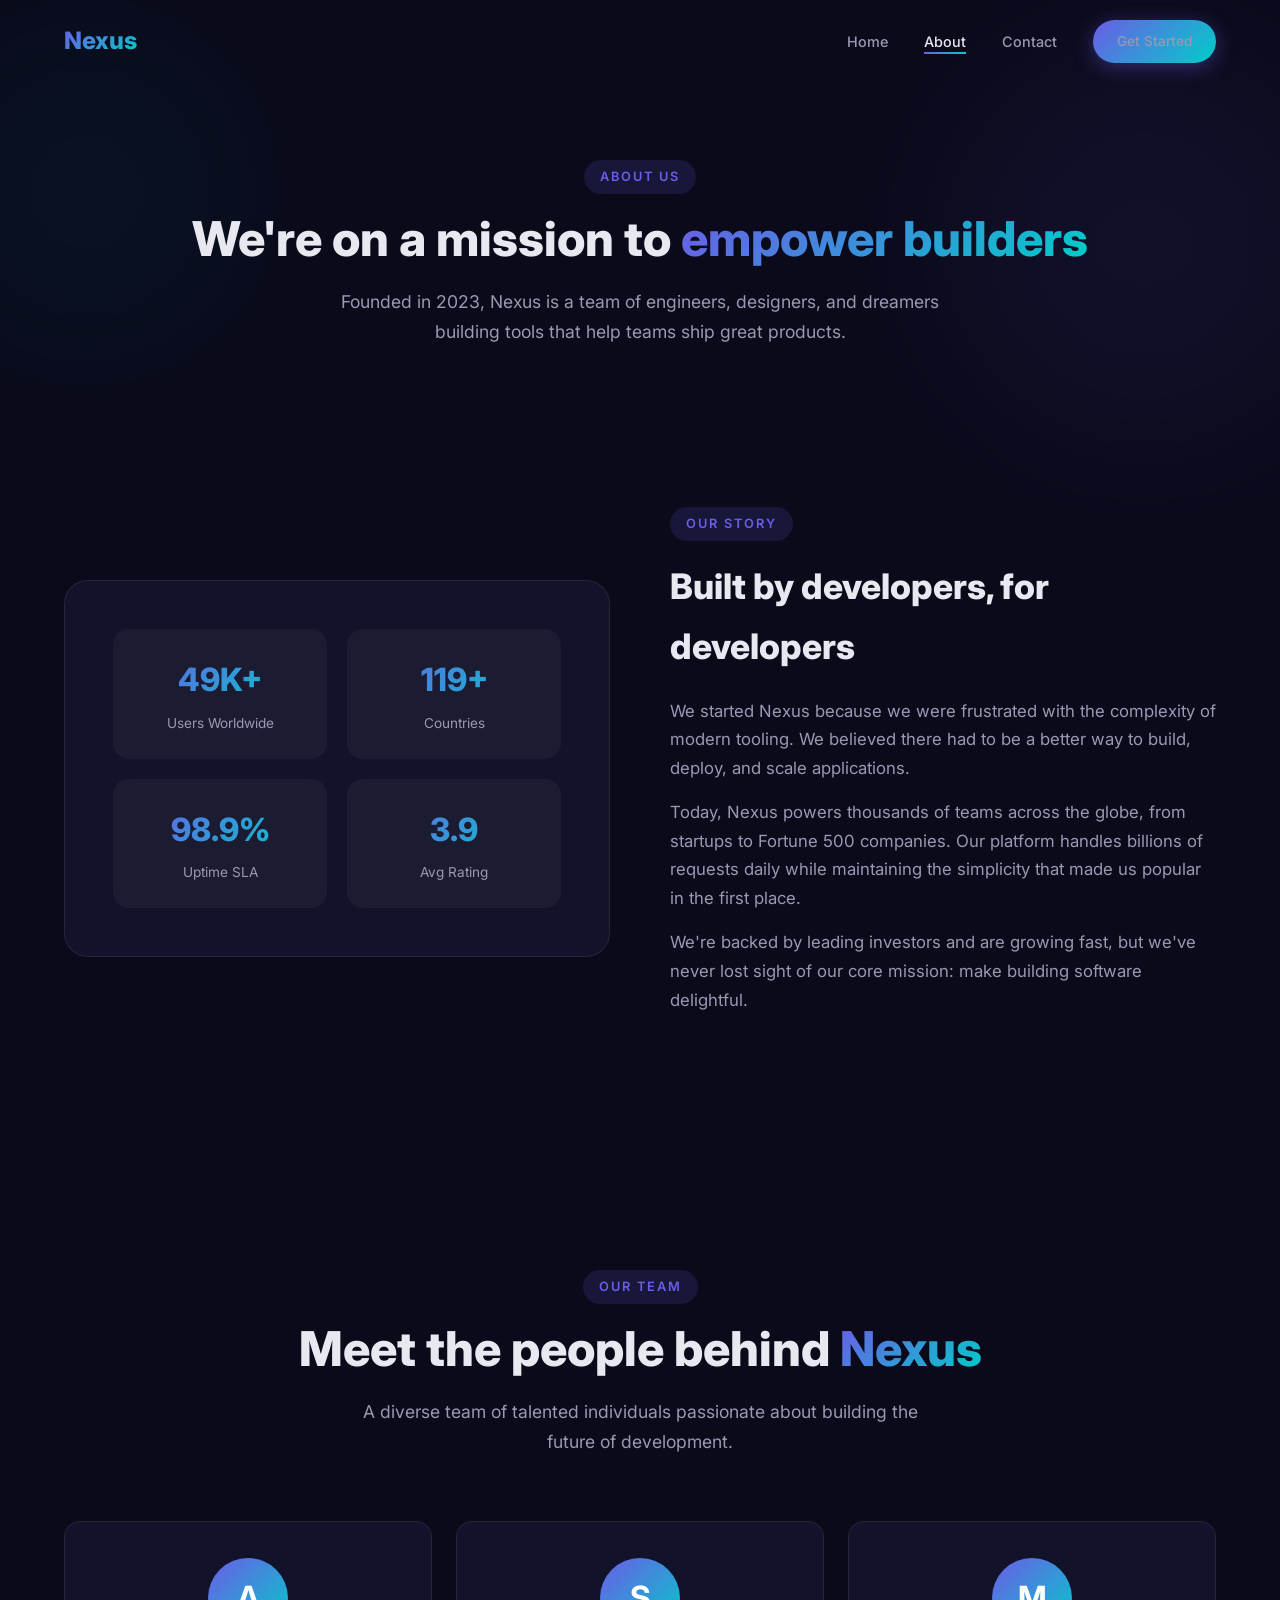
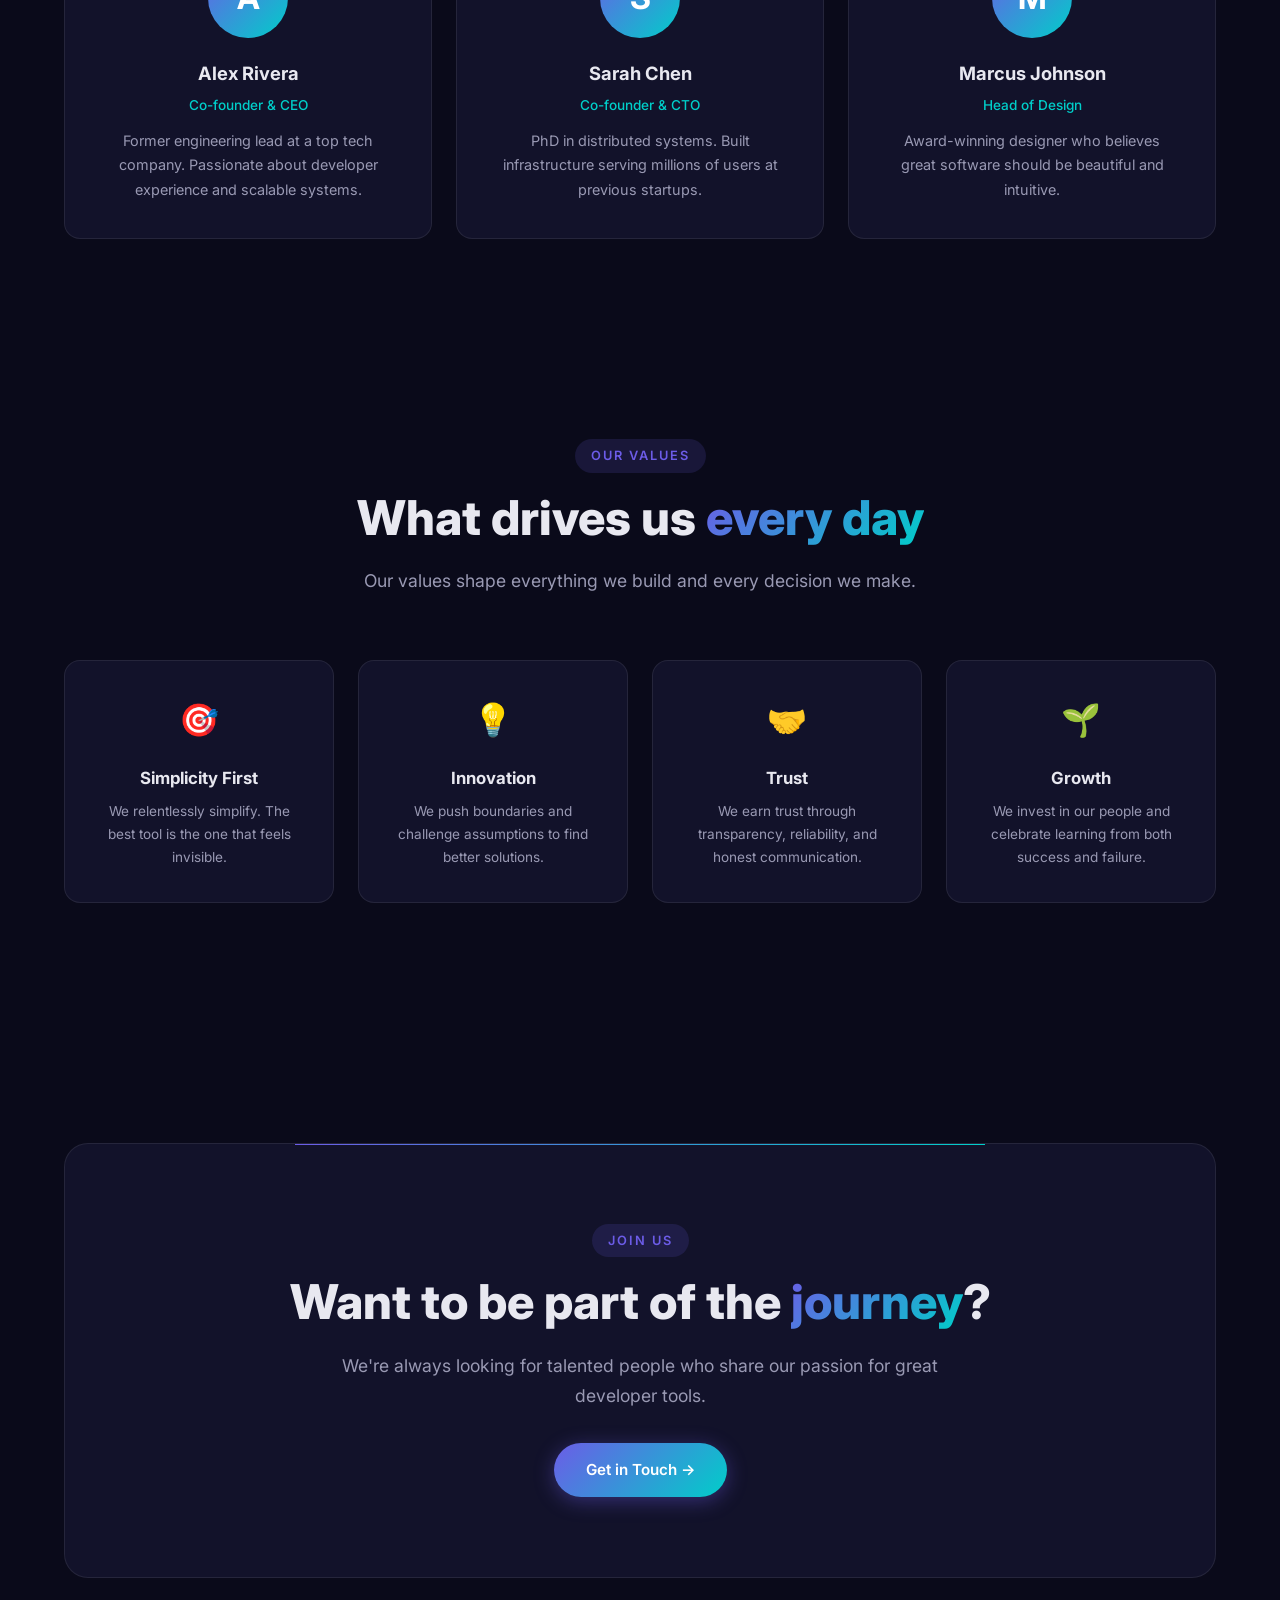
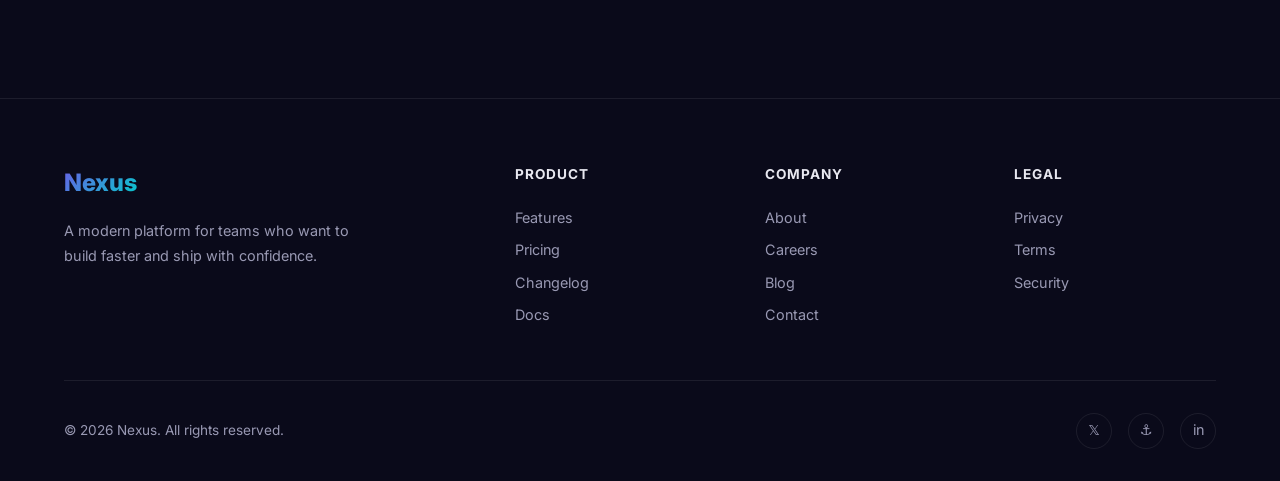
==== about.html @ 39cd7550 "Add modern 3-page Nexus website with HTML, CSS, and JS - Landing page with hero, features grid, CTA " ====
<!DOCTYPE html>
<html lang="en">
<head>
  <meta charset="UTF-8">
  <meta name="viewport" content="width=device-width, initial-scale=1.0">
  <title>About - Nexus</title>
  <link rel="preconnect" href="https://fonts.googleapis.com">
  <link href="https://fonts.googleapis.com/css2?family=Inter:wght@400;500;600;700;800&display=swap" rel="stylesheet">
  <link rel="stylesheet" href="css/style.css">
</head>
<body>

  <!-- Navbar -->
  <nav class="navbar">
    <div class="container">
      <a href="index.html" class="logo">Nexus</a>
      <ul class="nav-links">
        <li><a href="index.html">Home</a></li>
        <li><a href="about.html" class="active">About</a></li>
        <li><a href="contact.html">Contact</a></li>
        <li><a href="contact.html" class="btn btn-primary nav-cta">Get Started</a></li>
      </ul>
      <button class="hamburger" aria-label="Toggle menu">
        <span></span><span></span><span></span>
      </button>
    </div>
  </nav>

  <!-- Page Hero -->
  <section class="page-hero">
    <div class="orb orb-1"></div>
    <div class="orb orb-2"></div>
    <div class="container">
      <div class="fade-up">
        <span class="section-label">About Us</span>
        <h1 class="section-title">We're on a mission to <span class="highlight">empower builders</span></h1>
        <p class="section-desc">Founded in 2023, Nexus is a team of engineers, designers, and dreamers building tools that help teams ship great products.</p>
      </div>
    </div>
  </section>

  <!-- Mission -->
  <section class="about-mission">
    <div class="container">
      <div class="mission-grid">
        <div class="mission-visual fade-up">
          <div class="mission-stat">
            <h3 data-count="50" data-suffix="K+">0</h3>
            <p>Users Worldwide</p>
          </div>
          <div class="mission-stat">
            <h3 data-count="120" data-suffix="+">0</h3>
            <p>Countries</p>
          </div>
          <div class="mission-stat">
            <h3 data-count="99" data-suffix=".9%">0</h3>
            <p>Uptime SLA</p>
          </div>
          <div class="mission-stat">
            <h3 data-count="4" data-suffix=".9">0</h3>
            <p>Avg Rating</p>
          </div>
        </div>
        <div class="mission-content fade-up">
          <span class="section-label">Our Story</span>
          <h2>Built by developers, <span class="highlight">for developers</span></h2>
          <p>We started Nexus because we were frustrated with the complexity of modern tooling. We believed there had to be a better way to build, deploy, and scale applications.</p>
          <p>Today, Nexus powers thousands of teams across the globe, from startups to Fortune 500 companies. Our platform handles billions of requests daily while maintaining the simplicity that made us popular in the first place.</p>
          <p>We're backed by leading investors and are growing fast, but we've never lost sight of our core mission: make building software delightful.</p>
        </div>
      </div>
    </div>
  </section>

  <!-- Team -->
  <section class="team">
    <div class="container">
      <div class="team-header fade-up">
        <span class="section-label">Our Team</span>
        <h2 class="section-title">Meet the people behind <span class="highlight">Nexus</span></h2>
        <p class="section-desc">A diverse team of talented individuals passionate about building the future of development.</p>
      </div>
      <div class="team-grid">
        <div class="team-card fade-up">
          <div class="team-avatar">A</div>
          <h3>Alex Rivera</h3>
          <p class="role">Co-founder & CEO</p>
          <p>Former engineering lead at a top tech company. Passionate about developer experience and scalable systems.</p>
        </div>
        <div class="team-card fade-up">
          <div class="team-avatar">S</div>
          <h3>Sarah Chen</h3>
          <p class="role">Co-founder & CTO</p>
          <p>PhD in distributed systems. Built infrastructure serving millions of users at previous startups.</p>
        </div>
        <div class="team-card fade-up">
          <div class="team-avatar">M</div>
          <h3>Marcus Johnson</h3>
          <p class="role">Head of Design</p>
          <p>Award-winning designer who believes great software should be beautiful and intuitive.</p>
        </div>
      </div>
    </div>
  </section>

  <!-- Values -->
  <section class="values">
    <div class="container">
      <div class="values-header fade-up">
        <span class="section-label">Our Values</span>
        <h2 class="section-title">What drives us <span class="highlight">every day</span></h2>
        <p class="section-desc">Our values shape everything we build and every decision we make.</p>
      </div>
      <div class="values-grid">
        <div class="value-card fade-up">
          <div class="value-icon">&#127919;</div>
          <h3>Simplicity First</h3>
          <p>We relentlessly simplify. The best tool is the one that feels invisible.</p>
        </div>
        <div class="value-card fade-up">
          <div class="value-icon">&#128161;</div>
          <h3>Innovation</h3>
          <p>We push boundaries and challenge assumptions to find better solutions.</p>
        </div>
        <div class="value-card fade-up">
          <div class="value-icon">&#129309;</div>
          <h3>Trust</h3>
          <p>We earn trust through transparency, reliability, and honest communication.</p>
        </div>
        <div class="value-card fade-up">
          <div class="value-icon">&#127793;</div>
          <h3>Growth</h3>
          <p>We invest in our people and celebrate learning from both success and failure.</p>
        </div>
      </div>
    </div>
  </section>

  <!-- CTA -->
  <section class="cta">
    <div class="container">
      <div class="cta-box fade-up">
        <span class="section-label">Join Us</span>
        <h2 class="section-title">Want to be part of the <span class="highlight">journey</span>?</h2>
        <p class="section-desc">We're always looking for talented people who share our passion for great developer tools.</p>
        <a href="contact.html" class="btn btn-primary">Get in Touch &rarr;</a>
      </div>
    </div>
  </section>

  <!-- Footer -->
  <footer class="footer">
    <div class="container">
      <div class="footer-grid">
        <div class="footer-brand">
          <a href="index.html" class="logo">Nexus</a>
          <p>A modern platform for teams who want to build faster and ship with confidence.</p>
        </div>
        <div class="footer-col">
          <h4>Product</h4>
          <a href="#">Features</a>
          <a href="#">Pricing</a>
          <a href="#">Changelog</a>
          <a href="#">Docs</a>
        </div>
        <div class="footer-col">
          <h4>Company</h4>
          <a href="about.html">About</a>
          <a href="#">Careers</a>
          <a href="#">Blog</a>
          <a href="contact.html">Contact</a>
        </div>
        <div class="footer-col">
          <h4>Legal</h4>
          <a href="#">Privacy</a>
          <a href="#">Terms</a>
          <a href="#">Security</a>
        </div>
      </div>
      <div class="footer-bottom">
        <p>&copy; 2026 Nexus. All rights reserved.</p>
        <div class="footer-socials">
          <a href="#" aria-label="Twitter">&#120143;</a>
          <a href="#" aria-label="GitHub">&#9875;</a>
          <a href="#" aria-label="LinkedIn">in</a>
        </div>
      </div>
    </div>
  </footer>

  <script src="js/main.js"></script>
</body>
</html>
---- css/style.css ----
/* ===== CSS Variables & Reset ===== */
:root {
  --primary: #6c5ce7;
  --primary-dark: #5a4bd1;
  --accent: #00cec9;
  --bg-dark: #0a0a1a;
  --bg-card: #12122a;
  --bg-glass: rgba(255, 255, 255, 0.04);
  --text: #e8e8f0;
  --text-muted: #9999b3;
  --border: rgba(255, 255, 255, 0.08);
  --gradient: linear-gradient(135deg, #6c5ce7, #00cec9);
  --radius: 16px;
  --shadow: 0 8px 32px rgba(0, 0, 0, 0.3);
}

*, *::before, *::after {
  margin: 0;
  padding: 0;
  box-sizing: border-box;
}

html {
  scroll-behavior: smooth;
  font-size: 16px;
}

body {
  font-family: 'Inter', system-ui, -apple-system, sans-serif;
  background: var(--bg-dark);
  color: var(--text);
  line-height: 1.7;
  overflow-x: hidden;
}

a {
  text-decoration: none;
  color: inherit;
}

ul { list-style: none; }
img { max-width: 100%; display: block; }

/* ===== Utility ===== */
.container {
  max-width: 1200px;
  margin: 0 auto;
  padding: 0 24px;
}

.btn {
  display: inline-flex;
  align-items: center;
  gap: 8px;
  padding: 14px 32px;
  border-radius: 50px;
  font-size: 0.95rem;
  font-weight: 600;
  border: none;
  cursor: pointer;
  transition: all 0.3s ease;
  font-family: inherit;
}

.btn-primary {
  background: var(--gradient);
  color: #fff;
  box-shadow: 0 4px 20px rgba(108, 92, 231, 0.4);
}

.btn-primary:hover {
  transform: translateY(-2px);
  box-shadow: 0 8px 30px rgba(108, 92, 231, 0.6);
}

.btn-outline {
  background: transparent;
  color: var(--text);
  border: 2px solid var(--border);
}

.btn-outline:hover {
  border-color: var(--accent);
  color: var(--accent);
}

.section-label {
  display: inline-block;
  padding: 6px 16px;
  border-radius: 50px;
  font-size: 0.8rem;
  font-weight: 600;
  text-transform: uppercase;
  letter-spacing: 2px;
  background: rgba(108, 92, 231, 0.15);
  color: var(--primary);
  margin-bottom: 16px;
}

.section-title {
  font-size: clamp(2rem, 4vw, 3rem);
  font-weight: 800;
  line-height: 1.2;
  margin-bottom: 20px;
}

.section-title .highlight {
  background: var(--gradient);
  -webkit-background-clip: text;
  -webkit-text-fill-color: transparent;
  background-clip: text;
}

.section-desc {
  color: var(--text-muted);
  font-size: 1.1rem;
  max-width: 600px;
}

/* ===== Navbar ===== */
.navbar {
  position: fixed;
  top: 0;
  left: 0;
  right: 0;
  z-index: 1000;
  padding: 20px 0;
  transition: all 0.3s ease;
}

.navbar.scrolled {
  background: rgba(10, 10, 26, 0.9);
  backdrop-filter: blur(20px);
  padding: 14px 0;
  border-bottom: 1px solid var(--border);
}

.navbar .container {
  display: flex;
  align-items: center;
  justify-content: space-between;
}

.logo {
  font-size: 1.5rem;
  font-weight: 800;
  background: var(--gradient);
  -webkit-background-clip: text;
  -webkit-text-fill-color: transparent;
  background-clip: text;
}

.nav-links {
  display: flex;
  align-items: center;
  gap: 36px;
}

.nav-links a {
  font-size: 0.9rem;
  font-weight: 500;
  color: var(--text-muted);
  transition: color 0.3s;
  position: relative;
}

.nav-links a::after {
  content: '';
  position: absolute;
  bottom: -4px;
  left: 0;
  width: 0;
  height: 2px;
  background: var(--gradient);
  transition: width 0.3s;
}

.nav-links a:hover,
.nav-links a.active {
  color: var(--text);
}

.nav-links a:hover::after,
.nav-links a.active::after {
  width: 100%;
}

.nav-cta {
  padding: 10px 24px !important;
  font-size: 0.85rem !important;
}

.hamburger {
  display: none;
  flex-direction: column;
  gap: 5px;
  cursor: pointer;
  background: none;
  border: none;
  padding: 4px;
}

.hamburger span {
  width: 24px;
  height: 2px;
  background: var(--text);
  transition: all 0.3s;
  border-radius: 2px;
}

/* ===== Hero Section ===== */
.hero {
  min-height: 100vh;
  display: flex;
  align-items: center;
  position: relative;
  padding: 120px 0 80px;
}

.hero-grid {
  display: grid;
  grid-template-columns: 1fr 1fr;
  gap: 60px;
  align-items: center;
}

.hero-content h1 {
  font-size: clamp(2.5rem, 5vw, 4rem);
  font-weight: 800;
  line-height: 1.1;
  margin-bottom: 24px;
}

.hero-content p {
  color: var(--text-muted);
  font-size: 1.15rem;
  margin-bottom: 40px;
  max-width: 500px;
}

.hero-buttons {
  display: flex;
  gap: 16px;
  flex-wrap: wrap;
}

.hero-stats {
  display: flex;
  gap: 40px;
  margin-top: 48px;
  padding-top: 32px;
  border-top: 1px solid var(--border);
}

.stat h3 {
  font-size: 1.8rem;
  font-weight: 800;
  background: var(--gradient);
  -webkit-background-clip: text;
  -webkit-text-fill-color: transparent;
  background-clip: text;
}

.stat p {
  color: var(--text-muted);
  font-size: 0.85rem;
  margin-top: 4px;
}

.hero-visual {
  position: relative;
  display: flex;
  justify-content: center;
}

.hero-card {
  width: 100%;
  max-width: 480px;
  background: var(--bg-card);
  border: 1px solid var(--border);
  border-radius: 24px;
  padding: 40px;
  position: relative;
  overflow: hidden;
}

.hero-card::before {
  content: '';
  position: absolute;
  top: -50%;
  right: -50%;
  width: 200%;
  height: 200%;
  background: radial-gradient(circle, rgba(108, 92, 231, 0.08) 0%, transparent 60%);
  pointer-events: none;
}

.hero-card-header {
  display: flex;
  align-items: center;
  gap: 12px;
  margin-bottom: 32px;
}

.hero-card-dot {
  width: 12px;
  height: 12px;
  border-radius: 50%;
}

.hero-card-dot:nth-child(1) { background: #ff6b6b; }
.hero-card-dot:nth-child(2) { background: #ffd93d; }
.hero-card-dot:nth-child(3) { background: #6bcb77; }

.hero-card-lines {
  display: flex;
  flex-direction: column;
  gap: 16px;
}

.hero-card-line {
  height: 12px;
  border-radius: 6px;
  background: var(--bg-glass);
}

.hero-card-line:nth-child(1) { width: 80%; background: rgba(108, 92, 231, 0.2); }
.hero-card-line:nth-child(2) { width: 60%; background: rgba(0, 206, 201, 0.15); }
.hero-card-line:nth-child(3) { width: 90%; }
.hero-card-line:nth-child(4) { width: 45%; background: rgba(108, 92, 231, 0.12); }
.hero-card-line:nth-child(5) { width: 70%; background: rgba(0, 206, 201, 0.1); }

.floating-badge {
  position: absolute;
  padding: 12px 20px;
  background: var(--bg-card);
  border: 1px solid var(--border);
  border-radius: 12px;
  font-size: 0.85rem;
  font-weight: 600;
  box-shadow: var(--shadow);
  animation: float 3s ease-in-out infinite;
}

.badge-1 { top: 20px; right: -20px; animation-delay: 0s; }
.badge-2 { bottom: 40px; left: -20px; animation-delay: 1.5s; }

@keyframes float {
  0%, 100% { transform: translateY(0); }
  50% { transform: translateY(-10px); }
}

/* ===== Orb Background ===== */
.orb {
  position: absolute;
  border-radius: 50%;
  filter: blur(80px);
  pointer-events: none;
  opacity: 0.5;
}

.orb-1 {
  width: 400px;
  height: 400px;
  background: rgba(108, 92, 231, 0.15);
  top: 10%;
  right: -5%;
}

.orb-2 {
  width: 300px;
  height: 300px;
  background: rgba(0, 206, 201, 0.1);
  bottom: 20%;
  left: -5%;
}

/* ===== Features Section ===== */
.features {
  padding: 120px 0;
}

.features-header {
  text-align: center;
  margin-bottom: 64px;
}

.features-header .section-desc {
  margin: 0 auto;
}

.features-grid {
  display: grid;
  grid-template-columns: repeat(3, 1fr);
  gap: 24px;
}

.feature-card {
  background: var(--bg-card);
  border: 1px solid var(--border);
  border-radius: var(--radius);
  padding: 36px;
  transition: all 0.4s ease;
  position: relative;
  overflow: hidden;
}

.feature-card::before {
  content: '';
  position: absolute;
  top: 0;
  left: 0;
  right: 0;
  height: 3px;
  background: var(--gradient);
  transform: scaleX(0);
  transition: transform 0.4s ease;
}

.feature-card:hover {
  transform: translateY(-4px);
  border-color: rgba(108, 92, 231, 0.3);
}

.feature-card:hover::before {
  transform: scaleX(1);
}

.feature-icon {
  width: 56px;
  height: 56px;
  border-radius: 14px;
  display: flex;
  align-items: center;
  justify-content: center;
  font-size: 1.5rem;
  margin-bottom: 20px;
  background: rgba(108, 92, 231, 0.12);
}

.feature-card h3 {
  font-size: 1.2rem;
  font-weight: 700;
  margin-bottom: 10px;
}

.feature-card p {
  color: var(--text-muted);
  font-size: 0.95rem;
}

/* ===== CTA Section ===== */
.cta {
  padding: 120px 0;
}

.cta-box {
  background: var(--bg-card);
  border: 1px solid var(--border);
  border-radius: 24px;
  padding: 80px;
  text-align: center;
  position: relative;
  overflow: hidden;
}

.cta-box::before {
  content: '';
  position: absolute;
  top: 0;
  left: 50%;
  transform: translateX(-50%);
  width: 60%;
  height: 1px;
  background: var(--gradient);
}

.cta-box .section-desc {
  margin: 0 auto 32px;
}

/* ===== About Page ===== */
.page-hero {
  padding: 160px 0 80px;
  text-align: center;
  position: relative;
}

.page-hero .section-desc {
  margin: 0 auto;
}

.about-mission {
  padding: 80px 0 120px;
}

.mission-grid {
  display: grid;
  grid-template-columns: 1fr 1fr;
  gap: 60px;
  align-items: center;
}

.mission-visual {
  background: var(--bg-card);
  border: 1px solid var(--border);
  border-radius: 24px;
  padding: 48px;
  display: grid;
  grid-template-columns: 1fr 1fr;
  gap: 20px;
}

.mission-stat {
  text-align: center;
  padding: 24px;
  border-radius: 16px;
  background: var(--bg-glass);
}

.mission-stat h3 {
  font-size: 2rem;
  font-weight: 800;
  background: var(--gradient);
  -webkit-background-clip: text;
  -webkit-text-fill-color: transparent;
  background-clip: text;
}

.mission-stat p {
  color: var(--text-muted);
  font-size: 0.85rem;
  margin-top: 4px;
}

.mission-content h2 {
  font-size: 2.2rem;
  font-weight: 800;
  margin-bottom: 20px;
}

.mission-content p {
  color: var(--text-muted);
  font-size: 1.05rem;
  margin-bottom: 16px;
}

/* Team Section */
.team {
  padding: 120px 0;
}

.team-header {
  text-align: center;
  margin-bottom: 64px;
}

.team-header .section-desc {
  margin: 0 auto;
}

.team-grid {
  display: grid;
  grid-template-columns: repeat(3, 1fr);
  gap: 24px;
}

.team-card {
  background: var(--bg-card);
  border: 1px solid var(--border);
  border-radius: var(--radius);
  padding: 36px;
  text-align: center;
  transition: all 0.4s ease;
}

.team-card:hover {
  transform: translateY(-4px);
  border-color: rgba(108, 92, 231, 0.3);
}

.team-avatar {
  width: 80px;
  height: 80px;
  border-radius: 50%;
  background: var(--gradient);
  margin: 0 auto 20px;
  display: flex;
  align-items: center;
  justify-content: center;
  font-size: 2rem;
  font-weight: 700;
  color: #fff;
}

.team-card h3 {
  font-size: 1.15rem;
  font-weight: 700;
  margin-bottom: 4px;
}

.team-card .role {
  color: var(--accent);
  font-size: 0.85rem;
  font-weight: 500;
  margin-bottom: 12px;
}

.team-card p {
  color: var(--text-muted);
  font-size: 0.9rem;
}

/* Values Section */
.values {
  padding: 80px 0 120px;
}

.values-header {
  text-align: center;
  margin-bottom: 64px;
}

.values-header .section-desc {
  margin: 0 auto;
}

.values-grid {
  display: grid;
  grid-template-columns: repeat(4, 1fr);
  gap: 24px;
}

.value-card {
  background: var(--bg-card);
  border: 1px solid var(--border);
  border-radius: var(--radius);
  padding: 32px;
  text-align: center;
  transition: all 0.3s ease;
}

.value-card:hover {
  border-color: rgba(0, 206, 201, 0.3);
}

.value-icon {
  font-size: 2rem;
  margin-bottom: 16px;
}

.value-card h3 {
  font-size: 1.05rem;
  font-weight: 700;
  margin-bottom: 8px;
}

.value-card p {
  color: var(--text-muted);
  font-size: 0.85rem;
}

/* ===== Contact Page ===== */
.contact-section {
  padding: 80px 0 120px;
}

.contact-grid {
  display: grid;
  grid-template-columns: 1fr 1fr;
  gap: 48px;
}

.contact-info {
  display: flex;
  flex-direction: column;
  gap: 32px;
}

.contact-item {
  display: flex;
  gap: 16px;
  align-items: flex-start;
}

.contact-item-icon {
  width: 48px;
  height: 48px;
  border-radius: 12px;
  background: rgba(108, 92, 231, 0.12);
  display: flex;
  align-items: center;
  justify-content: center;
  font-size: 1.2rem;
  flex-shrink: 0;
}

.contact-item h3 {
  font-size: 1rem;
  font-weight: 700;
  margin-bottom: 4px;
}

.contact-item p {
  color: var(--text-muted);
  font-size: 0.9rem;
}

.contact-form-wrapper {
  background: var(--bg-card);
  border: 1px solid var(--border);
  border-radius: 24px;
  padding: 40px;
}

.contact-form {
  display: flex;
  flex-direction: column;
  gap: 20px;
}

.form-group {
  display: flex;
  flex-direction: column;
  gap: 8px;
}

.form-group label {
  font-size: 0.85rem;
  font-weight: 600;
  color: var(--text-muted);
}

.form-group input,
.form-group textarea,
.form-group select {
  background: var(--bg-glass);
  border: 1px solid var(--border);
  border-radius: 12px;
  padding: 14px 18px;
  color: var(--text);
  font-family: inherit;
  font-size: 0.95rem;
  transition: border-color 0.3s;
  outline: none;
}

.form-group input:focus,
.form-group textarea:focus,
.form-group select:focus {
  border-color: var(--primary);
}

.form-group textarea {
  resize: vertical;
  min-height: 120px;
}

.form-row {
  display: grid;
  grid-template-columns: 1fr 1fr;
  gap: 20px;
}

.form-submit {
  width: 100%;
  justify-content: center;
  margin-top: 8px;
}

/* Map placeholder */
.map-section {
  padding: 0 0 120px;
}

.map-placeholder {
  background: var(--bg-card);
  border: 1px solid var(--border);
  border-radius: 24px;
  height: 300px;
  display: flex;
  align-items: center;
  justify-content: center;
  color: var(--text-muted);
  font-size: 1.1rem;
  position: relative;
  overflow: hidden;
}

.map-placeholder::before {
  content: '';
  position: absolute;
  inset: 0;
  background:
    repeating-linear-gradient(0deg, transparent, transparent 40px, var(--border) 40px, var(--border) 41px),
    repeating-linear-gradient(90deg, transparent, transparent 40px, var(--border) 40px, var(--border) 41px);
  opacity: 0.3;
}

/* ===== Footer ===== */
.footer {
  padding: 64px 0 32px;
  border-top: 1px solid var(--border);
}

.footer-grid {
  display: grid;
  grid-template-columns: 2fr 1fr 1fr 1fr;
  gap: 48px;
  margin-bottom: 48px;
}

.footer-brand .logo {
  margin-bottom: 16px;
  display: inline-block;
}

.footer-brand p {
  color: var(--text-muted);
  font-size: 0.9rem;
  max-width: 300px;
}

.footer-col h4 {
  font-size: 0.85rem;
  font-weight: 700;
  text-transform: uppercase;
  letter-spacing: 1px;
  margin-bottom: 16px;
  color: var(--text);
}

.footer-col a {
  display: block;
  color: var(--text-muted);
  font-size: 0.9rem;
  padding: 4px 0;
  transition: color 0.3s;
}

.footer-col a:hover {
  color: var(--accent);
}

.footer-bottom {
  padding-top: 32px;
  border-top: 1px solid var(--border);
  display: flex;
  justify-content: space-between;
  align-items: center;
  color: var(--text-muted);
  font-size: 0.85rem;
}

.footer-socials {
  display: flex;
  gap: 16px;
}

.footer-socials a {
  width: 36px;
  height: 36px;
  border-radius: 50%;
  border: 1px solid var(--border);
  display: flex;
  align-items: center;
  justify-content: center;
  font-size: 0.9rem;
  transition: all 0.3s;
}

.footer-socials a:hover {
  border-color: var(--primary);
  background: rgba(108, 92, 231, 0.12);
}

/* ===== Animations ===== */
.fade-up {
  opacity: 0;
  transform: translateY(30px);
  transition: all 0.6s ease;
}

.fade-up.visible {
  opacity: 1;
  transform: translateY(0);
}

/* ===== Responsive ===== */
@media (max-width: 1024px) {
  .features-grid { grid-template-columns: repeat(2, 1fr); }
  .team-grid { grid-template-columns: repeat(2, 1fr); }
  .values-grid { grid-template-columns: repeat(2, 1fr); }
  .footer-grid { grid-template-columns: 1fr 1fr; gap: 32px; }
}

@media (max-width: 768px) {
  .nav-links { display: none; }
  .nav-links.open {
    display: flex;
    flex-direction: column;
    position: absolute;
    top: 100%;
    left: 0;
    right: 0;
    background: rgba(10, 10, 26, 0.98);
    backdrop-filter: blur(20px);
    padding: 24px;
    gap: 20px;
    border-bottom: 1px solid var(--border);
  }
  .hamburger { display: flex; }
  .hero-grid { grid-template-columns: 1fr; text-align: center; }
  .hero-content p { margin: 0 auto 40px; }
  .hero-buttons { justify-content: center; }
  .hero-stats { justify-content: center; }
  .hero-visual { margin-top: 40px; }
  .features-grid { grid-template-columns: 1fr; }
  .mission-grid { grid-template-columns: 1fr; }
  .contact-grid { grid-template-columns: 1fr; }
  .form-row { grid-template-columns: 1fr; }
  .team-grid { grid-template-columns: 1fr; }
  .values-grid { grid-template-columns: 1fr 1fr; }
  .cta-box { padding: 48px 24px; }
  .footer-grid { grid-template-columns: 1fr; }
  .footer-bottom { flex-direction: column; gap: 16px; text-align: center; }
}
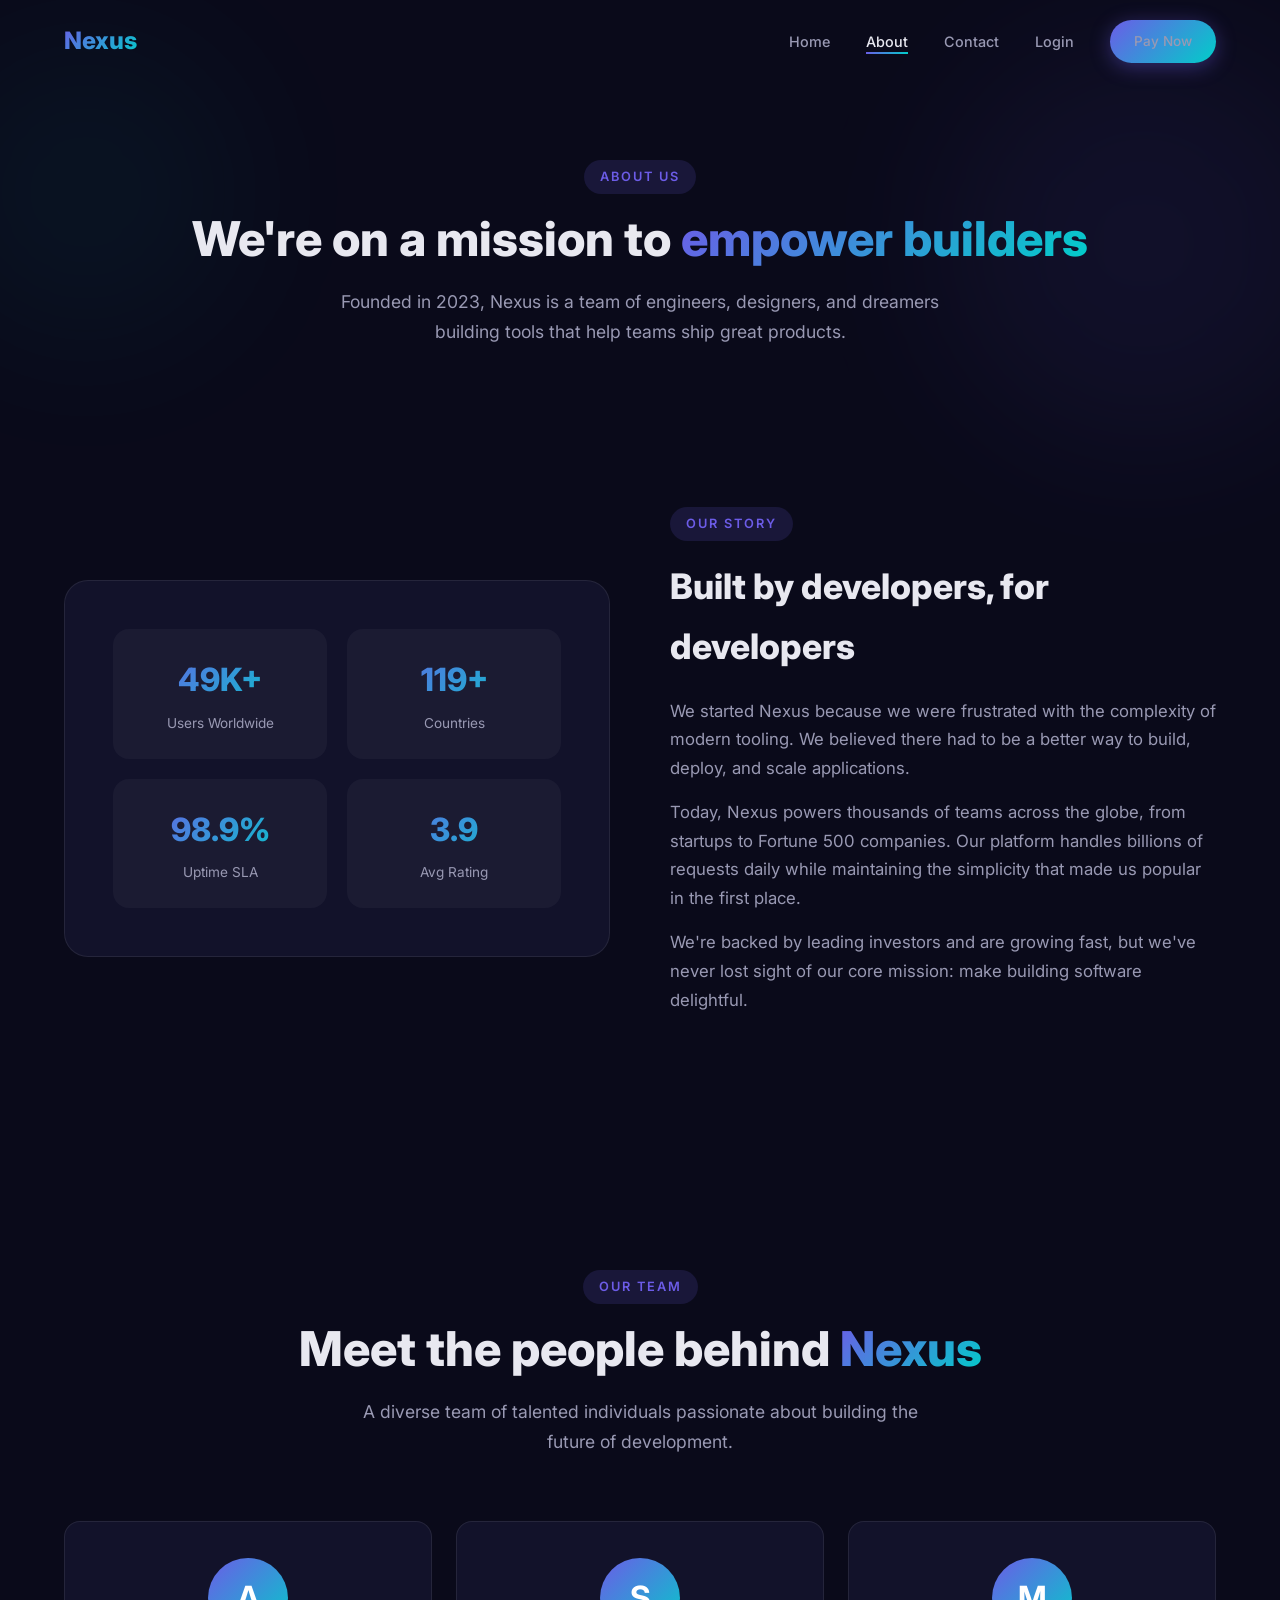
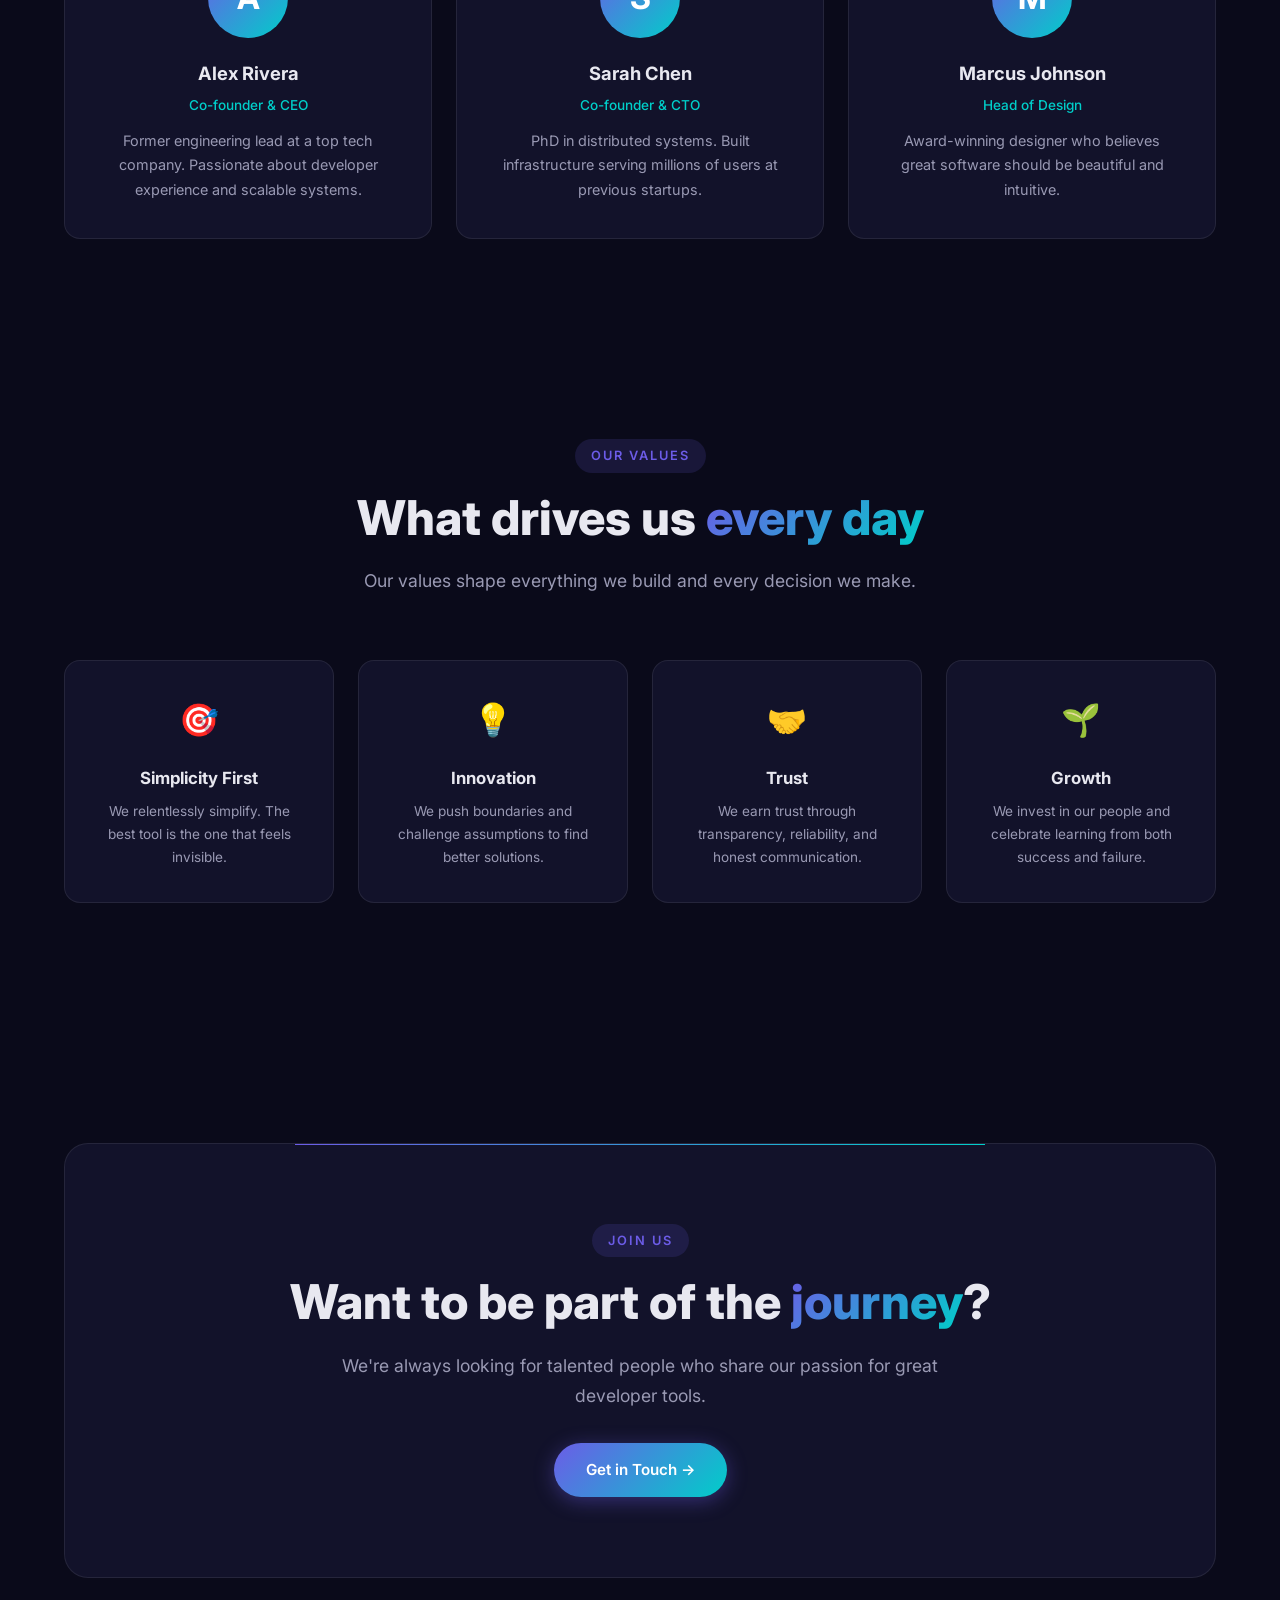
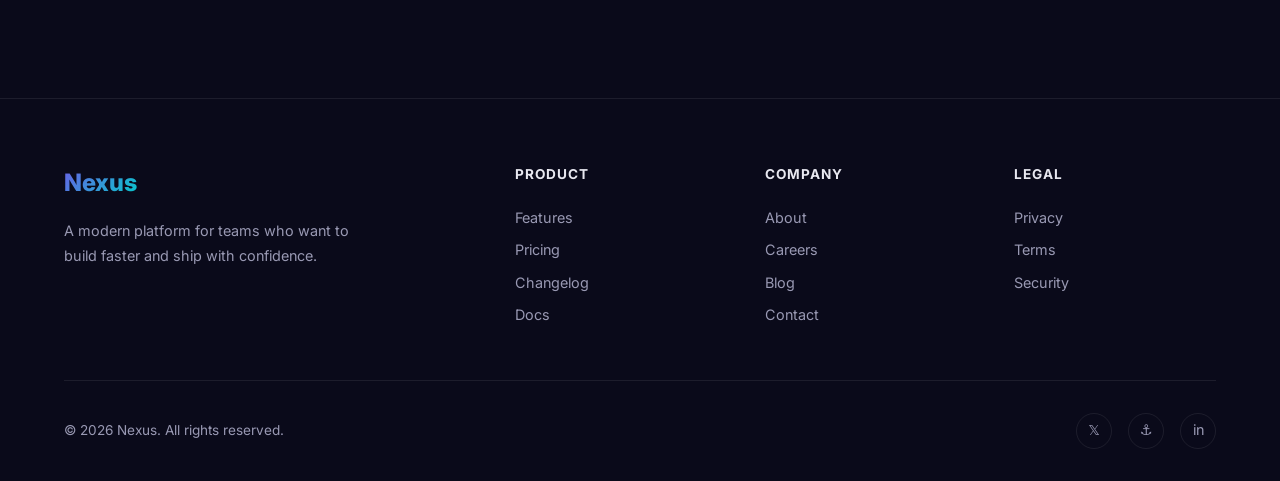
==== commit 4563cde1: "Add login page and UPI payment page with QR code generation - Full login page with email/password, r" ====
--- a/about.html
+++ b/about.html
@@ -18,7 +18,8 @@
         <li><a href="index.html">Home</a></li>
         <li><a href="about.html" class="active">About</a></li>
         <li><a href="contact.html">Contact</a></li>
-        <li><a href="contact.html" class="btn btn-primary nav-cta">Get Started</a></li>
+        <li><a href="login.html">Login</a></li>
+        <li><a href="payment.html" class="btn btn-primary nav-cta">Pay Now</a></li>
       </ul>
       <button class="hamburger" aria-label="Toggle menu">
         <span></span><span></span><span></span>
--- a/css/style.css
+++ b/css/style.css
@@ -924,4 +924,556 @@
   .cta-box { padding: 48px 24px; }
   .footer-grid { grid-template-columns: 1fr; }
   .footer-bottom { flex-direction: column; gap: 16px; text-align: center; }
-}
+  .login-wrapper { grid-template-columns: 1fr; }
+  .login-left { display: none; }
+  .payment-grid { grid-template-columns: 1fr; }
+}
+
+/* ===== Login Page ===== */
+.login-section {
+  min-height: 100vh;
+  display: flex;
+  align-items: center;
+  position: relative;
+  padding: 120px 0 80px;
+}
+
+.login-wrapper {
+  display: grid;
+  grid-template-columns: 1fr 1fr;
+  gap: 60px;
+  align-items: center;
+}
+
+.login-left {
+  display: flex;
+  flex-direction: column;
+  gap: 48px;
+}
+
+.login-features {
+  display: flex;
+  flex-direction: column;
+  gap: 24px;
+}
+
+.login-feature {
+  display: flex;
+  gap: 16px;
+  align-items: flex-start;
+}
+
+.login-feature-icon {
+  width: 48px;
+  height: 48px;
+  border-radius: 12px;
+  background: rgba(108, 92, 231, 0.12);
+  display: flex;
+  align-items: center;
+  justify-content: center;
+  font-size: 1.2rem;
+  flex-shrink: 0;
+}
+
+.login-feature h4 {
+  font-size: 1rem;
+  font-weight: 700;
+  margin-bottom: 4px;
+}
+
+.login-feature p {
+  color: var(--text-muted);
+  font-size: 0.85rem;
+}
+
+.login-right {
+  display: flex;
+  justify-content: center;
+}
+
+.login-card {
+  width: 100%;
+  max-width: 440px;
+  background: var(--bg-card);
+  border: 1px solid var(--border);
+  border-radius: 24px;
+  padding: 48px 40px;
+  position: relative;
+  overflow: hidden;
+}
+
+.login-card::before {
+  content: '';
+  position: absolute;
+  top: 0;
+  left: 0;
+  right: 0;
+  height: 3px;
+  background: var(--gradient);
+}
+
+.login-form {
+  display: flex;
+  flex-direction: column;
+  gap: 20px;
+}
+
+.password-wrapper {
+  position: relative;
+}
+
+.password-wrapper input {
+  width: 100%;
+  background: var(--bg-glass);
+  border: 1px solid var(--border);
+  border-radius: 12px;
+  padding: 14px 50px 14px 18px;
+  color: var(--text);
+  font-family: inherit;
+  font-size: 0.95rem;
+  transition: border-color 0.3s;
+  outline: none;
+}
+
+.password-wrapper input:focus {
+  border-color: var(--primary);
+}
+
+.toggle-password {
+  position: absolute;
+  right: 14px;
+  top: 50%;
+  transform: translateY(-50%);
+  background: none;
+  border: none;
+  cursor: pointer;
+  font-size: 1.1rem;
+  opacity: 0.5;
+  transition: opacity 0.3s;
+}
+
+.toggle-password:hover {
+  opacity: 1;
+}
+
+.form-options {
+  display: flex;
+  justify-content: space-between;
+  align-items: center;
+}
+
+.remember-me {
+  display: flex;
+  align-items: center;
+  gap: 8px;
+  font-size: 0.85rem;
+  color: var(--text-muted);
+  cursor: pointer;
+}
+
+.remember-me input[type="checkbox"] {
+  width: 16px;
+  height: 16px;
+  accent-color: var(--primary);
+  cursor: pointer;
+}
+
+.forgot-link {
+  font-size: 0.85rem;
+  color: var(--primary);
+  transition: color 0.3s;
+}
+
+.forgot-link:hover {
+  color: var(--accent);
+}
+
+.login-divider {
+  display: flex;
+  align-items: center;
+  gap: 16px;
+  margin: 24px 0;
+}
+
+.login-divider::before,
+.login-divider::after {
+  content: '';
+  flex: 1;
+  height: 1px;
+  background: var(--border);
+}
+
+.login-divider span {
+  font-size: 0.8rem;
+  color: var(--text-muted);
+  white-space: nowrap;
+}
+
+.social-login {
+  display: grid;
+  grid-template-columns: 1fr 1fr;
+  gap: 12px;
+}
+
+.social-btn {
+  display: flex;
+  align-items: center;
+  justify-content: center;
+  gap: 8px;
+  padding: 12px 20px;
+  background: var(--bg-glass);
+  border: 1px solid var(--border);
+  border-radius: 12px;
+  color: var(--text);
+  font-family: inherit;
+  font-size: 0.9rem;
+  font-weight: 600;
+  cursor: pointer;
+  transition: all 0.3s;
+}
+
+.social-btn:hover {
+  border-color: var(--primary);
+  background: rgba(108, 92, 231, 0.08);
+}
+
+.social-btn span {
+  font-size: 1.1rem;
+}
+
+.signup-link {
+  text-align: center;
+  margin-top: 24px;
+  font-size: 0.9rem;
+  color: var(--text-muted);
+}
+
+.signup-link a {
+  color: var(--primary);
+  font-weight: 600;
+  transition: color 0.3s;
+}
+
+.signup-link a:hover {
+  color: var(--accent);
+}
+
+/* ===== Payment Page ===== */
+.payment-section {
+  padding: 80px 0 120px;
+}
+
+.payment-grid {
+  display: grid;
+  grid-template-columns: 1fr 1fr;
+  gap: 48px;
+  align-items: start;
+}
+
+.payment-form-wrapper {
+  background: var(--bg-card);
+  border: 1px solid var(--border);
+  border-radius: 24px;
+  padding: 40px;
+}
+
+.payment-form-header {
+  text-align: center;
+  margin-bottom: 32px;
+}
+
+.payment-icon-big {
+  font-size: 2.5rem;
+  margin-bottom: 12px;
+}
+
+.payment-form-header h2 {
+  font-size: 1.6rem;
+  font-weight: 800;
+  margin-bottom: 8px;
+}
+
+.payment-form-header p {
+  color: var(--text-muted);
+  font-size: 0.9rem;
+}
+
+.payment-form {
+  display: flex;
+  flex-direction: column;
+  gap: 20px;
+}
+
+.amount-input-wrapper {
+  position: relative;
+}
+
+.amount-input-wrapper .currency-symbol {
+  position: absolute;
+  left: 16px;
+  top: 50%;
+  transform: translateY(-50%);
+  font-size: 1.1rem;
+  font-weight: 700;
+  color: var(--accent);
+}
+
+.amount-input-wrapper input {
+  width: 100%;
+  padding-left: 40px !important;
+  background: var(--bg-glass);
+  border: 1px solid var(--border);
+  border-radius: 12px;
+  padding: 14px 18px 14px 40px;
+  color: var(--text);
+  font-family: inherit;
+  font-size: 1.1rem;
+  font-weight: 700;
+  transition: border-color 0.3s;
+  outline: none;
+}
+
+.amount-input-wrapper input:focus {
+  border-color: var(--primary);
+}
+
+.quick-amounts {
+  display: flex;
+  flex-wrap: wrap;
+  gap: 8px;
+  align-items: center;
+}
+
+.quick-label {
+  font-size: 0.8rem;
+  color: var(--text-muted);
+  font-weight: 600;
+}
+
+.quick-amount-btn {
+  padding: 8px 16px;
+  border-radius: 50px;
+  border: 1px solid var(--border);
+  background: var(--bg-glass);
+  color: var(--text);
+  font-family: inherit;
+  font-size: 0.8rem;
+  font-weight: 600;
+  cursor: pointer;
+  transition: all 0.3s;
+}
+
+.quick-amount-btn:hover,
+.quick-amount-btn.active {
+  border-color: var(--primary);
+  background: rgba(108, 92, 231, 0.15);
+  color: #fff;
+}
+
+.payment-btn {
+  width: 100%;
+  justify-content: center;
+  font-size: 1rem;
+  padding: 16px 32px;
+}
+
+/* QR Panel */
+.qr-panel {
+  background: var(--bg-card);
+  border: 1px solid var(--border);
+  border-radius: 24px;
+  padding: 40px;
+  position: sticky;
+  top: 100px;
+}
+
+.qr-waiting {
+  text-align: center;
+  padding: 40px 20px;
+}
+
+.qr-placeholder-icon {
+  font-size: 3rem;
+  margin-bottom: 16px;
+  opacity: 0.5;
+}
+
+.qr-waiting h3 {
+  font-size: 1.2rem;
+  font-weight: 700;
+  margin-bottom: 8px;
+}
+
+.qr-waiting p {
+  color: var(--text-muted);
+  font-size: 0.9rem;
+  margin-bottom: 24px;
+}
+
+.payment-badges {
+  display: flex;
+  flex-wrap: wrap;
+  gap: 8px;
+  justify-content: center;
+}
+
+.payment-badge {
+  padding: 8px 14px;
+  border-radius: 50px;
+  border: 1px solid var(--border);
+  font-size: 0.75rem;
+  font-weight: 600;
+  color: var(--text-muted);
+  background: var(--bg-glass);
+}
+
+.qr-result {
+  text-align: center;
+}
+
+.qr-success-header {
+  margin-bottom: 24px;
+}
+
+.qr-success-header h3 {
+  font-size: 1.4rem;
+  font-weight: 800;
+  margin-top: 8px;
+}
+
+.qr-code-container {
+  display: flex;
+  justify-content: center;
+  margin-bottom: 24px;
+}
+
+.qr-code-box {
+  background: #fff;
+  border-radius: 16px;
+  padding: 16px;
+  display: inline-block;
+}
+
+.qr-amount-display {
+  margin-bottom: 24px;
+  padding: 16px;
+  background: var(--bg-glass);
+  border-radius: 12px;
+}
+
+.qr-amount-display span {
+  font-size: 0.8rem;
+  color: var(--text-muted);
+  text-transform: uppercase;
+  letter-spacing: 1px;
+}
+
+.qr-amount-display h2 {
+  font-size: 2.2rem;
+  font-weight: 800;
+  background: var(--gradient);
+  -webkit-background-clip: text;
+  -webkit-text-fill-color: transparent;
+  background-clip: text;
+  margin-top: 4px;
+}
+
+.qr-details {
+  text-align: left;
+  margin-bottom: 24px;
+}
+
+.qr-detail-row {
+  display: flex;
+  justify-content: space-between;
+  padding: 10px 0;
+  border-bottom: 1px solid var(--border);
+  font-size: 0.85rem;
+}
+
+.qr-detail-row span:first-child {
+  color: var(--text-muted);
+}
+
+.qr-detail-value {
+  font-weight: 600;
+  color: var(--text);
+}
+
+.qr-instructions {
+  text-align: left;
+  margin-bottom: 20px;
+}
+
+.qr-instructions p {
+  font-size: 0.85rem;
+  color: var(--text-muted);
+  padding: 6px 0;
+}
+
+.open-upi-link {
+  display: block;
+  width: 100%;
+  text-align: center;
+  padding: 14px 32px;
+  border-radius: 50px;
+  font-size: 0.95rem;
+  font-weight: 600;
+  background: var(--gradient);
+  color: #fff;
+  box-shadow: 0 4px 20px rgba(108, 92, 231, 0.4);
+  transition: all 0.3s ease;
+}
+
+.open-upi-link:hover {
+  transform: translateY(-2px);
+  box-shadow: 0 8px 30px rgba(108, 92, 231, 0.6);
+}
+
+/* Trust Section */
+.trust-section {
+  padding: 0 0 120px;
+}
+
+.trust-grid {
+  display: grid;
+  grid-template-columns: repeat(4, 1fr);
+  gap: 24px;
+}
+
+.trust-item {
+  background: var(--bg-card);
+  border: 1px solid var(--border);
+  border-radius: var(--radius);
+  padding: 32px;
+  text-align: center;
+  transition: all 0.3s ease;
+}
+
+.trust-item:hover {
+  border-color: rgba(0, 206, 201, 0.3);
+}
+
+.trust-icon {
+  font-size: 2rem;
+  margin-bottom: 12px;
+}
+
+.trust-item h4 {
+  font-size: 1rem;
+  font-weight: 700;
+  margin-bottom: 6px;
+}
+
+.trust-item p {
+  color: var(--text-muted);
+  font-size: 0.85rem;
+}
+
+@media (max-width: 1024px) {
+  .trust-grid { grid-template-columns: repeat(2, 1fr); }
+}
+
+@media (max-width: 768px) {
+  .trust-grid { grid-template-columns: 1fr 1fr; }
+}
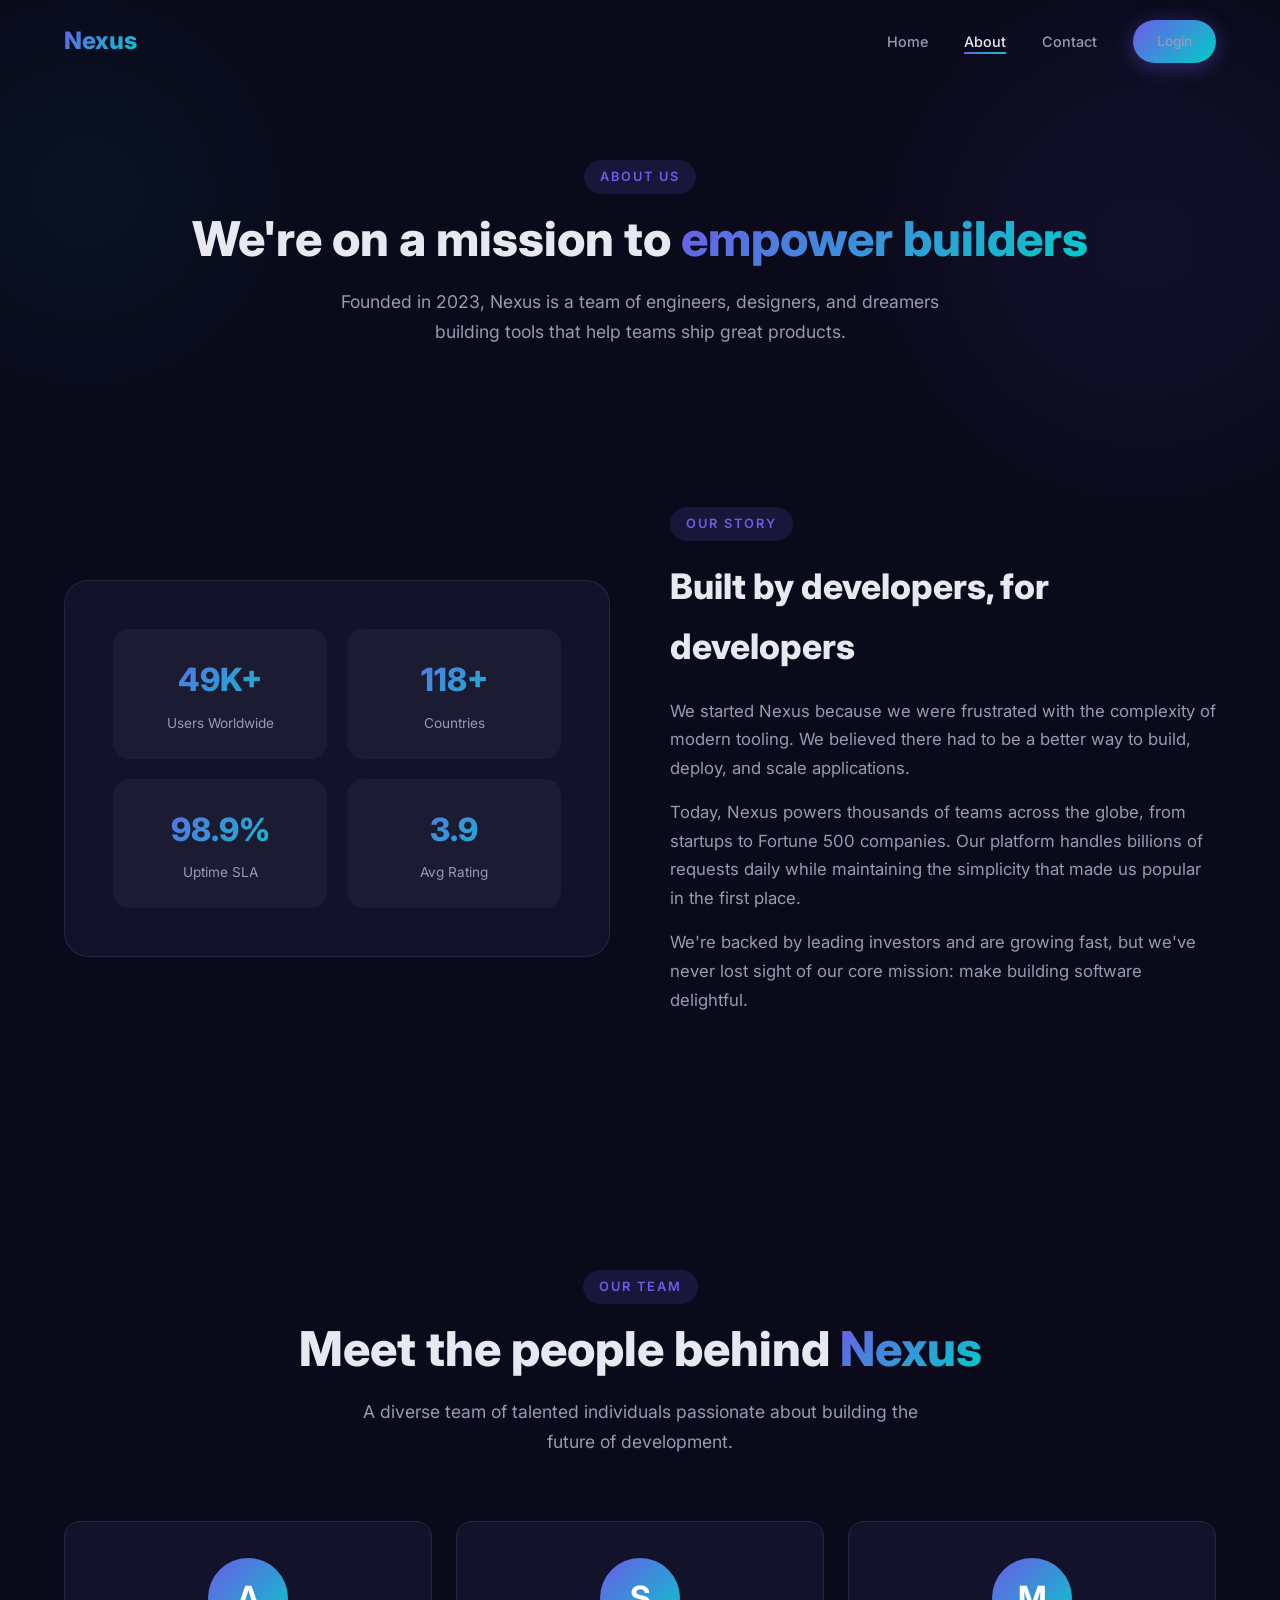
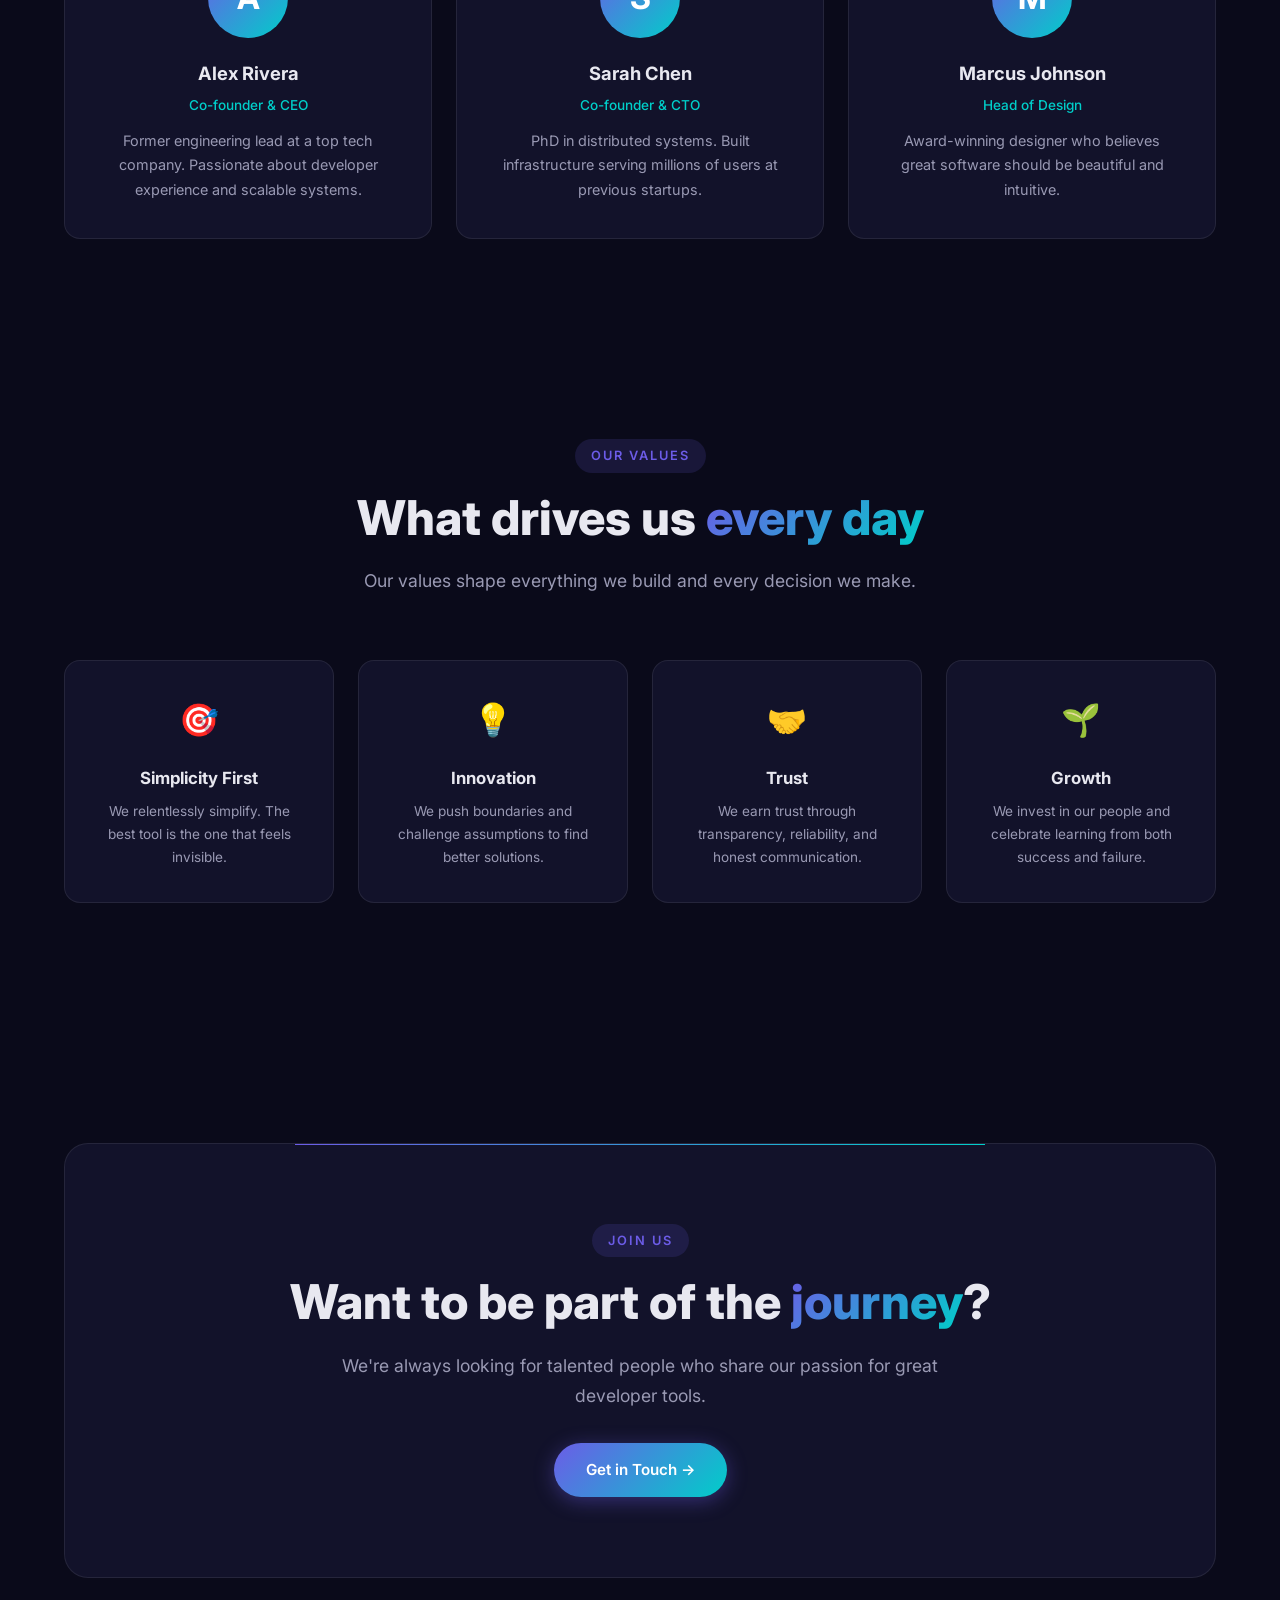
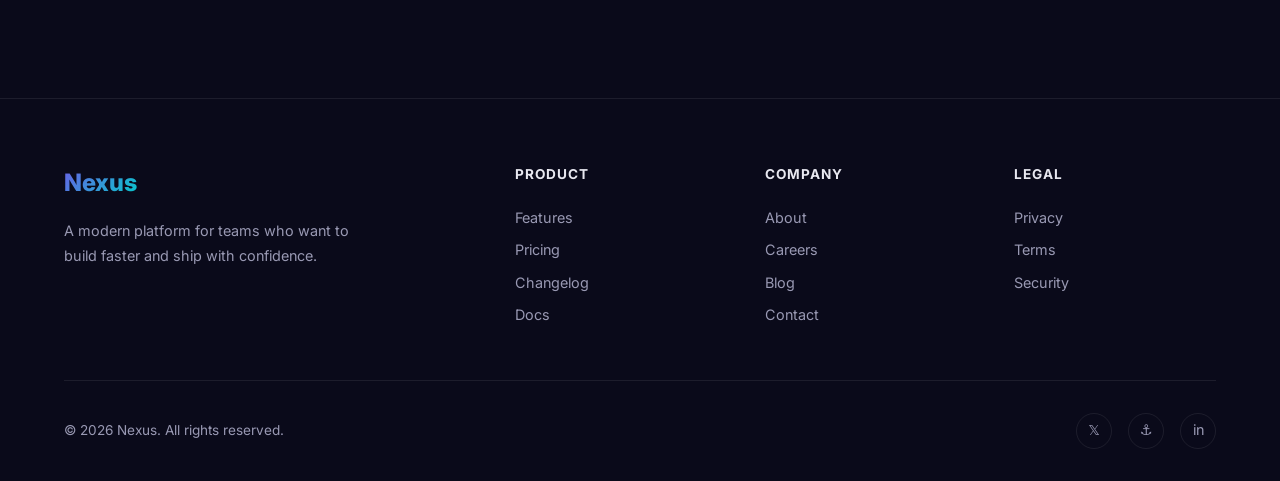
==== commit 13bdafaa: "Add dashboard, auth flow, and payment verification with UTR confirmation - Created dashboard.html wi" ====
--- a/about.html
+++ b/about.html
@@ -18,8 +18,7 @@
         <li><a href="index.html">Home</a></li>
         <li><a href="about.html" class="active">About</a></li>
         <li><a href="contact.html">Contact</a></li>
-        <li><a href="login.html">Login</a></li>
-        <li><a href="payment.html" class="btn btn-primary nav-cta">Pay Now</a></li>
+        <li><a href="login.html" class="btn btn-primary nav-cta">Login</a></li>
       </ul>
       <button class="hamburger" aria-label="Toggle menu">
         <span></span><span></span><span></span>
--- a/css/style.css
+++ b/css/style.css
@@ -1477,3 +1477,437 @@
 @media (max-width: 768px) {
   .trust-grid { grid-template-columns: 1fr 1fr; }
 }
+
+/* ===== Dashboard Page ===== */
+.dashboard-section {
+  padding: 100px 0 80px;
+}
+
+.welcome-banner {
+  background: var(--bg-card);
+  border: 1px solid var(--border);
+  border-radius: 24px;
+  padding: 48px;
+  display: flex;
+  justify-content: space-between;
+  align-items: center;
+  margin-bottom: 32px;
+  position: relative;
+  overflow: hidden;
+}
+
+.welcome-banner::before {
+  content: '';
+  position: absolute;
+  top: 0;
+  left: 0;
+  right: 0;
+  height: 3px;
+  background: var(--gradient);
+}
+
+.welcome-content h1 {
+  font-size: 2rem;
+  font-weight: 800;
+  margin-top: 12px;
+  margin-bottom: 8px;
+}
+
+.welcome-content p {
+  color: var(--text-muted);
+  font-size: 0.95rem;
+}
+
+/* Stats Cards */
+.dash-stats {
+  display: grid;
+  grid-template-columns: repeat(4, 1fr);
+  gap: 20px;
+  margin-bottom: 32px;
+}
+
+.dash-stat-card {
+  background: var(--bg-card);
+  border: 1px solid var(--border);
+  border-radius: var(--radius);
+  padding: 24px;
+  display: flex;
+  gap: 16px;
+  align-items: center;
+  transition: all 0.3s;
+}
+
+.dash-stat-card:hover {
+  border-color: rgba(108, 92, 231, 0.3);
+}
+
+.dash-stat-icon {
+  width: 48px;
+  height: 48px;
+  border-radius: 12px;
+  background: rgba(108, 92, 231, 0.12);
+  display: flex;
+  align-items: center;
+  justify-content: center;
+  font-size: 1.2rem;
+  flex-shrink: 0;
+}
+
+.dash-stat-card h3 {
+  font-size: 1.5rem;
+  font-weight: 800;
+  background: var(--gradient);
+  -webkit-background-clip: text;
+  -webkit-text-fill-color: transparent;
+  background-clip: text;
+}
+
+.dash-stat-card p {
+  color: var(--text-muted);
+  font-size: 0.8rem;
+  margin-top: 2px;
+}
+
+/* Dashboard Grid */
+.dash-grid {
+  display: grid;
+  grid-template-columns: 1fr 1fr;
+  gap: 24px;
+  margin-bottom: 32px;
+}
+
+.dash-card {
+  background: var(--bg-card);
+  border: 1px solid var(--border);
+  border-radius: var(--radius);
+  overflow: hidden;
+}
+
+.dash-card.full-width {
+  grid-column: 1 / -1;
+}
+
+.dash-card-header {
+  display: flex;
+  justify-content: space-between;
+  align-items: center;
+  padding: 24px 28px;
+  border-bottom: 1px solid var(--border);
+}
+
+.dash-card-header h2 {
+  font-size: 1.15rem;
+  font-weight: 700;
+}
+
+.dash-card-body {
+  padding: 28px;
+}
+
+/* Quick Actions */
+.quick-actions-grid {
+  display: grid;
+  grid-template-columns: 1fr 1fr;
+  gap: 12px;
+}
+
+.quick-action {
+  display: flex;
+  flex-direction: column;
+  align-items: center;
+  gap: 10px;
+  padding: 20px 16px;
+  background: var(--bg-glass);
+  border: 1px solid var(--border);
+  border-radius: 12px;
+  transition: all 0.3s;
+  text-align: center;
+}
+
+.quick-action:hover {
+  border-color: var(--primary);
+  background: rgba(108, 92, 231, 0.08);
+}
+
+.quick-action-icon {
+  font-size: 1.5rem;
+}
+
+.quick-action span {
+  font-size: 0.85rem;
+  font-weight: 600;
+}
+
+/* Profile Card */
+.profile-info {
+  display: flex;
+  gap: 16px;
+  align-items: center;
+  margin-bottom: 24px;
+}
+
+.profile-avatar {
+  width: 56px;
+  height: 56px;
+  border-radius: 50%;
+  background: var(--gradient);
+  display: flex;
+  align-items: center;
+  justify-content: center;
+  font-size: 1.5rem;
+  font-weight: 700;
+  color: #fff;
+  flex-shrink: 0;
+}
+
+.profile-details h3 {
+  font-size: 1.1rem;
+  font-weight: 700;
+}
+
+.profile-details p {
+  color: var(--text-muted);
+  font-size: 0.85rem;
+}
+
+.profile-fields {
+  display: flex;
+  flex-direction: column;
+  gap: 12px;
+}
+
+.profile-field {
+  display: flex;
+  justify-content: space-between;
+  padding: 10px 0;
+  border-bottom: 1px solid var(--border);
+  font-size: 0.85rem;
+}
+
+.profile-label {
+  color: var(--text-muted);
+}
+
+.profile-value {
+  font-weight: 600;
+}
+
+.status-active {
+  color: var(--accent);
+}
+
+/* Payment Table */
+.table-wrapper {
+  overflow-x: auto;
+}
+
+.payment-table {
+  width: 100%;
+  border-collapse: collapse;
+}
+
+.payment-table th {
+  text-align: left;
+  padding: 12px 16px;
+  font-size: 0.75rem;
+  font-weight: 700;
+  text-transform: uppercase;
+  letter-spacing: 1px;
+  color: var(--text-muted);
+  border-bottom: 1px solid var(--border);
+}
+
+.payment-table td {
+  padding: 14px 16px;
+  font-size: 0.9rem;
+  border-bottom: 1px solid var(--border);
+}
+
+.payment-table tr:last-child td {
+  border-bottom: none;
+}
+
+.payment-table code {
+  background: var(--bg-glass);
+  padding: 4px 8px;
+  border-radius: 6px;
+  font-size: 0.8rem;
+  font-family: monospace;
+}
+
+.amount-cell {
+  font-weight: 700;
+  color: var(--accent);
+}
+
+.status-badge {
+  display: inline-block;
+  padding: 4px 12px;
+  border-radius: 50px;
+  font-size: 0.75rem;
+  font-weight: 600;
+}
+
+.status-confirmed {
+  background: rgba(107, 203, 119, 0.15);
+  color: #6bcb77;
+}
+
+.status-pending {
+  background: rgba(255, 217, 61, 0.15);
+  color: #ffd93d;
+}
+
+.empty-row td {
+  padding: 0 !important;
+}
+
+.empty-state {
+  text-align: center;
+  padding: 48px 24px;
+}
+
+.empty-icon {
+  font-size: 2.5rem;
+  margin-bottom: 12px;
+  opacity: 0.5;
+}
+
+.empty-state h4 {
+  font-size: 1.1rem;
+  font-weight: 700;
+  margin-bottom: 6px;
+}
+
+.empty-state p {
+  color: var(--text-muted);
+  font-size: 0.85rem;
+}
+
+/* Payment Verification */
+.verify-section {
+  margin-top: 24px;
+}
+
+.verify-divider {
+  display: flex;
+  align-items: center;
+  gap: 12px;
+  margin-bottom: 20px;
+}
+
+.verify-divider::before,
+.verify-divider::after {
+  content: '';
+  flex: 1;
+  height: 1px;
+  background: var(--border);
+}
+
+.verify-divider span {
+  font-size: 0.8rem;
+  font-weight: 700;
+  color: var(--accent);
+  white-space: nowrap;
+  text-transform: uppercase;
+  letter-spacing: 1px;
+}
+
+.verify-form {
+  display: flex;
+  flex-direction: column;
+  gap: 12px;
+}
+
+.utr-input {
+  background: var(--bg-glass) !important;
+  border: 2px solid rgba(0, 206, 201, 0.3) !important;
+  border-radius: 12px !important;
+  padding: 14px 18px !important;
+  color: var(--text) !important;
+  font-family: monospace !important;
+  font-size: 1rem !important;
+  letter-spacing: 1px;
+  text-align: center;
+  transition: border-color 0.3s !important;
+  outline: none !important;
+  width: 100%;
+}
+
+.utr-input:focus {
+  border-color: var(--accent) !important;
+}
+
+.utr-hint {
+  font-size: 0.75rem;
+  color: var(--text-muted);
+  text-align: center;
+  margin-top: 4px;
+}
+
+/* Confirmation Screen */
+.qr-confirmed {
+  text-align: center;
+}
+
+.confirm-animation {
+  margin-bottom: 24px;
+}
+
+.confirm-circle {
+  width: 80px;
+  height: 80px;
+  border-radius: 50%;
+  background: linear-gradient(135deg, #6bcb77, #00cec9);
+  display: flex;
+  align-items: center;
+  justify-content: center;
+  margin: 0 auto;
+  animation: scaleIn 0.5s ease;
+}
+
+.confirm-circle span {
+  font-size: 2rem;
+  color: #fff;
+}
+
+@keyframes scaleIn {
+  0% { transform: scale(0); opacity: 0; }
+  50% { transform: scale(1.2); }
+  100% { transform: scale(1); opacity: 1; }
+}
+
+.confirm-title {
+  font-size: 1.5rem;
+  font-weight: 800;
+  margin-bottom: 8px;
+}
+
+.confirm-subtitle {
+  color: var(--text-muted);
+  font-size: 0.9rem;
+  margin-bottom: 24px;
+}
+
+.confirm-details {
+  text-align: left;
+  margin-bottom: 8px;
+}
+
+/* Dashboard Responsive */
+@media (max-width: 1024px) {
+  .dash-stats { grid-template-columns: repeat(2, 1fr); }
+  .dash-grid { grid-template-columns: 1fr; }
+}
+
+@media (max-width: 768px) {
+  .welcome-banner {
+    flex-direction: column;
+    text-align: center;
+    gap: 20px;
+    padding: 32px 24px;
+  }
+  .welcome-content h1 { font-size: 1.5rem; }
+  .dash-stats { grid-template-columns: 1fr 1fr; }
+  .quick-actions-grid { grid-template-columns: 1fr 1fr; }
+}
